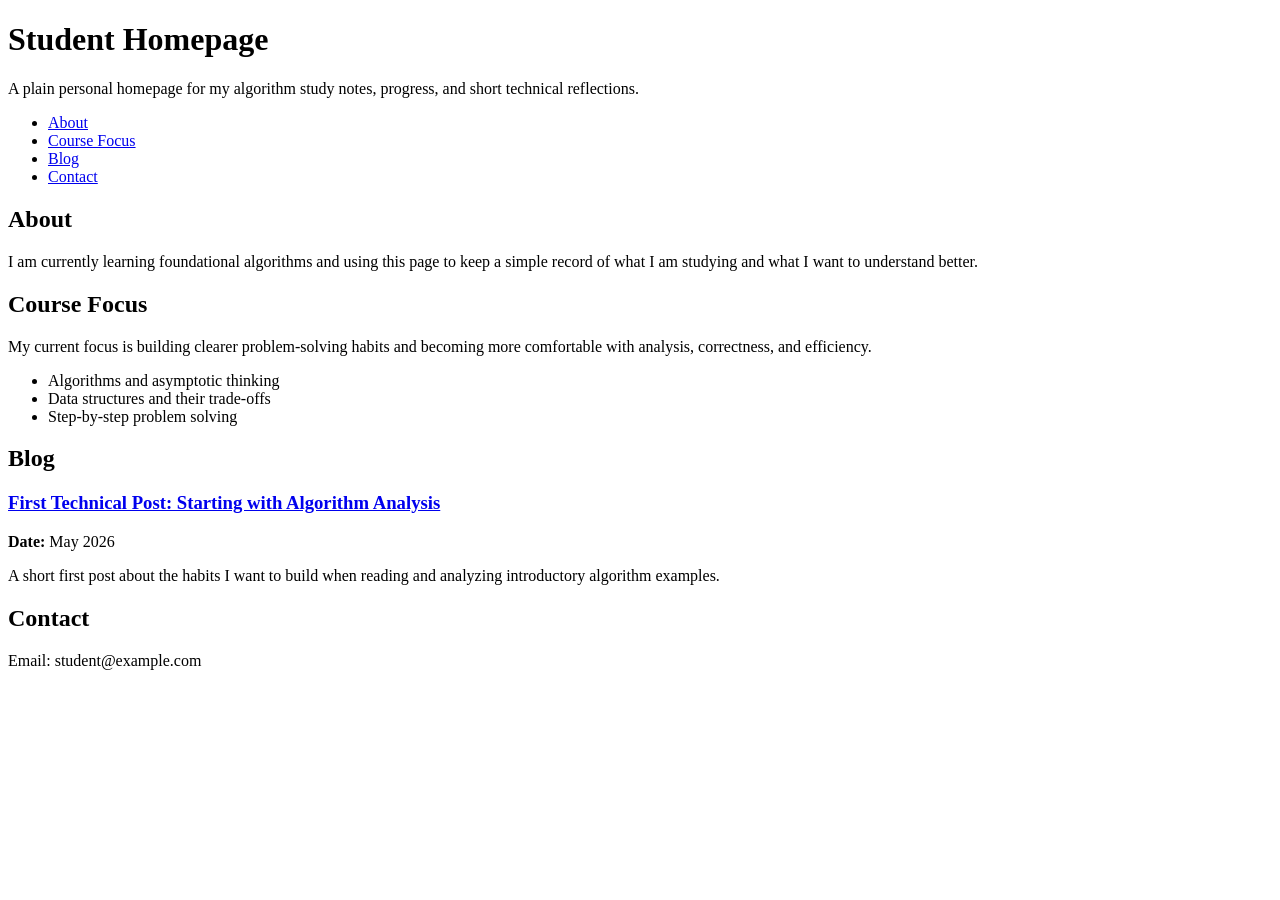
==== index.html @ fbfce8a1 "Publish homepage" ====
<!DOCTYPE html>
<html lang="en">
<head>
  <meta charset="UTF-8">
  <meta name="viewport" content="width=device-width, initial-scale=1.0">
  <title>Student Homepage</title>
  <link rel="stylesheet" href="styles.css">
</head>
<body>
  <header>
    <h1>Student Homepage</h1>
    <p>A plain personal homepage for my algorithm study notes, progress, and short technical reflections.</p>
    <nav aria-label="Primary">
      <ul>
        <li><a href="#about">About</a></li>
        <li><a href="#course">Course Focus</a></li>
        <li><a href="#blog">Blog</a></li>
        <li><a href="#contact">Contact</a></li>
      </ul>
    </nav>
  </header>

  <main>
    <section id="about">
      <h2>About</h2>
      <p>I am currently learning foundational algorithms and using this page to keep a simple record of what I am studying and what I want to understand better.</p>
    </section>

    <section id="course">
      <h2>Course Focus</h2>
      <p>My current focus is building clearer problem-solving habits and becoming more comfortable with analysis, correctness, and efficiency.</p>
      <ul>
        <li>Algorithms and asymptotic thinking</li>
        <li>Data structures and their trade-offs</li>
        <li>Step-by-step problem solving</li>
      </ul>
    </section>

    <section id="blog">
      <h2>Blog</h2>
      <article>
        <h3><a href="blog/first-post.html">First Technical Post: Starting with Algorithm Analysis</a></h3>
        <p><strong>Date:</strong> May 2026</p>
        <p>A short first post about the habits I want to build when reading and analyzing introductory algorithm examples.</p>
      </article>
    </section>
  </main>

  <footer id="contact">
    <h2>Contact</h2>
    <p>Email: student@example.com</p>
  </footer>
</body>
</html>
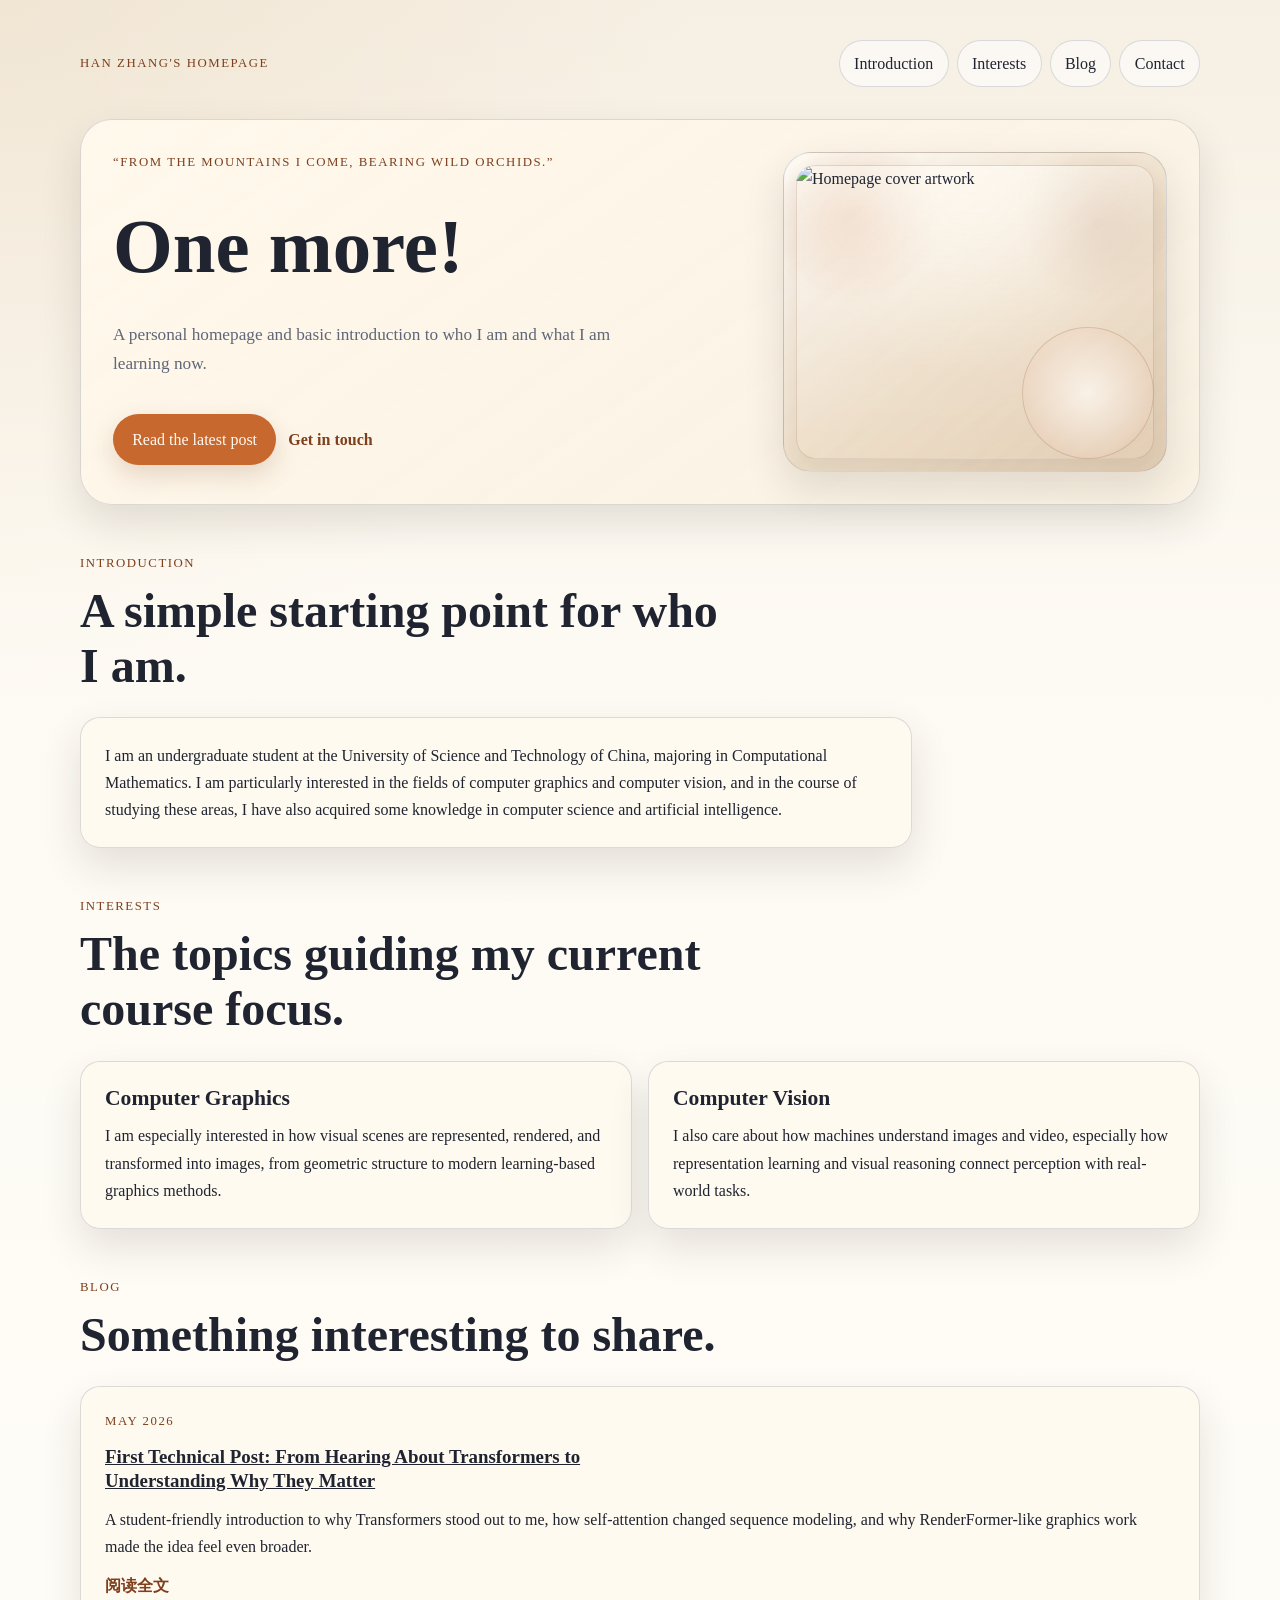
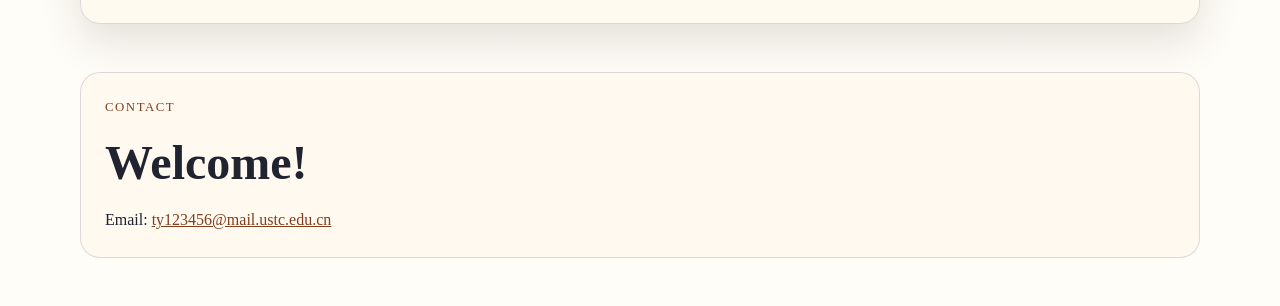
==== commit 95cbf341: "Publish personal homepage" ====
--- a/index.html
+++ b/index.html
@@ -3,52 +3,93 @@
 <head>
   <meta charset="UTF-8">
   <meta name="viewport" content="width=device-width, initial-scale=1.0">
-  <title>Student Homepage</title>
+  <title>My Homepage</title>
+  <link rel="icon" href="data:,">
   <link rel="stylesheet" href="styles.css">
 </head>
 <body>
-  <header>
-    <h1>Student Homepage</h1>
-    <p>A plain personal homepage for my algorithm study notes, progress, and short technical reflections.</p>
-    <nav aria-label="Primary">
-      <ul>
-        <li><a href="#about">About</a></li>
-        <li><a href="#course">Course Focus</a></li>
-        <li><a href="#blog">Blog</a></li>
-        <li><a href="#contact">Contact</a></li>
-      </ul>
-    </nav>
-  </header>
+  <div class="page-shell">
+    <header class="site-header">
+      <div class="header-bar">
+        <div>
+          <p class="eyebrow">Han Zhang's homepage</p>
+        </div>
+        <nav aria-label="Primary">
+          <ul class="nav-list">
+            <li><a href="#introduction">Introduction</a></li>
+            <li><a href="#interests">Interests</a></li>
+            <li><a href="#blog">Blog</a></li>
+            <li><a href="#contact">Contact</a></li>
+          </ul>
+        </nav>
+      </div>
 
-  <main>
-    <section id="about">
-      <h2>About</h2>
-      <p>I am currently learning foundational algorithms and using this page to keep a simple record of what I am studying and what I want to understand better.</p>
-    </section>
+      <section class="hero" aria-labelledby="hero-title">
+        <div class="hero-copy">
+          <p class="hero-kicker">“From the mountains I come, bearing wild orchids.”</p>
+          <h1 id="hero-title">One more!</h1>
+          <p class="hero-subtitle">A personal homepage and basic introduction to who I am and what I am learning now.</p>
+          <div class="hero-actions">
+            <a class="button-link" href="#blog">Read the latest post</a>
+            <a class="text-link" href="#contact">Get in touch</a>
+          </div>
+        </div>
 
-    <section id="course">
-      <h2>Course Focus</h2>
-      <p>My current focus is building clearer problem-solving habits and becoming more comfortable with analysis, correctness, and efficiency.</p>
-      <ul>
-        <li>Algorithms and asymptotic thinking</li>
-        <li>Data structures and their trade-offs</li>
-        <li>Step-by-step problem solving</li>
-      </ul>
-    </section>
+        <div class="hero-visuals">
+          <div class="hero-image-slot">
+            <img src="figures/cover.jpeg" alt="Homepage cover artwork" class="hero-image">
+          </div>
+        </div>
+      </section>
+    </header>
 
-    <section id="blog">
-      <h2>Blog</h2>
-      <article>
-        <h3><a href="blog/first-post.html">First Technical Post: Starting with Algorithm Analysis</a></h3>
-        <p><strong>Date:</strong> May 2026</p>
-        <p>A short first post about the habits I want to build when reading and analyzing introductory algorithm examples.</p>
-      </article>
-    </section>
-  </main>
+    <main>
+      <section class="content-section intro-section" id="introduction" aria-labelledby="introduction-title">
+        <div class="section-heading">
+          <p class="section-label">Introduction</p>
+          <h2 id="introduction-title">A simple starting point for who I am.</h2>
+        </div>
+        <div class="section-card">
+          <p>I am an undergraduate student at the University of Science and Technology of China, majoring in Computational Mathematics. I am particularly interested in the fields of computer graphics and computer vision, and in the course of studying these areas, I have also acquired some knowledge in computer science and artificial intelligence.</p>
+        </div>
+      </section>
 
-  <footer id="contact">
-    <h2>Contact</h2>
-    <p>Email: student@example.com</p>
-  </footer>
+      <section class="content-section" id="interests" aria-labelledby="interests-title">
+        <div class="section-heading">
+          <p class="section-label">Interests</p>
+          <h2 id="interests-title">The topics guiding my current course focus.</h2>
+        </div>
+        <div class="interest-grid">
+          <article class="section-card interest-card">
+            <h3>Computer Graphics</h3>
+            <p>I am especially interested in how visual scenes are represented, rendered, and transformed into images, from geometric structure to modern learning-based graphics methods.</p>
+          </article>
+          <article class="section-card interest-card">
+            <h3>Computer Vision</h3>
+            <p>I also care about how machines understand images and video, especially how representation learning and visual reasoning connect perception with real-world tasks.</p>
+          </article>
+        </div>
+      </section>
+
+      <section class="content-section" id="blog" aria-labelledby="blog-title">
+        <div class="section-heading">
+          <p class="section-label">Blog</p>
+          <h2 id="blog-title">Something interesting to share.</h2>
+        </div>
+        <article class="blog-card">
+          <p class="post-meta">May 2026</p>
+          <h3><a href="blog/first-post.html">First Technical Post: From Hearing About Transformers to Understanding Why They Matter</a></h3>
+          <p>A student-friendly introduction to why Transformers stood out to me, how self-attention changed sequence modeling, and why RenderFormer-like graphics work made the idea feel even broader.</p>
+          <p><a class="text-link" href="blog/first-post.html">阅读全文</a></p>
+        </article>
+      </section>
+    </main>
+
+    <footer class="site-footer" id="contact">
+      <p class="section-label">Contact</p>
+      <h2>Welcome!</h2>
+      <p>Email: <a href="mailto:ty123456@mail.ustc.edu.cn">ty123456@mail.ustc.edu.cn</a></p>
+    </footer>
+  </div>
 </body>
 </html>
--- a/styles.css
+++ b/styles.css
@@ -0,0 +1,576 @@
+:root {
+  --color-ink: #1f2430;
+  --color-muted: #5f6778;
+  --color-surface: #fffdf8;
+  --color-panel: rgba(255, 250, 240, 0.88);
+  --color-panel-strong: #fff8eb;
+  --color-line: rgba(61, 74, 104, 0.18);
+  --color-accent: #c7682f;
+  --color-accent-deep: #7f3f1d;
+  --color-shadow: rgba(39, 32, 22, 0.12);
+  --space-1: 0.25rem;
+  --space-2: 0.5rem;
+  --space-3: 0.75rem;
+  --space-4: 1rem;
+  --space-5: 1.5rem;
+  --space-6: 2rem;
+  --space-7: 3rem;
+  --space-8: 4rem;
+  --radius-sm: 0.75rem;
+  --radius-md: 1.25rem;
+  --radius-lg: 2rem;
+  --shadow-soft: 0 18px 40px var(--color-shadow);
+  --shadow-hover: 0 22px 48px rgba(39, 32, 22, 0.18);
+  --max-width: 72rem;
+  --motion-duration: 240ms;
+  --motion-duration-slow: 680ms;
+  --motion-ease: cubic-bezier(0.22, 1, 0.36, 1);
+}
+
+* {
+  box-sizing: border-box;
+}
+
+html {
+  scroll-behavior: smooth;
+}
+
+body {
+  margin: 0;
+  font-family: Georgia, "Times New Roman", serif;
+  line-height: 1.7;
+  color: var(--color-ink);
+  background:
+    radial-gradient(circle at top left, rgba(219, 188, 144, 0.18), transparent 30%),
+    linear-gradient(180deg, #f6efe3 0%, #fdfaf3 32%, #fffdf8 100%);
+}
+
+.page-shell,
+header,
+main,
+footer {
+  width: min(calc(100% - (2 * var(--space-4))), var(--max-width));
+  margin: 0 auto;
+}
+
+.page-shell {
+  padding: var(--space-5) 0 var(--space-7);
+}
+
+.site-header,
+main,
+.site-footer,
+header,
+footer {
+  position: relative;
+}
+
+.header-bar {
+  display: flex;
+  justify-content: space-between;
+  align-items: center;
+  gap: var(--space-4);
+  padding: var(--space-4) 0 var(--space-6);
+}
+
+.eyebrow,
+.section-label,
+.hero-kicker,
+.post-meta {
+  margin: 0;
+  letter-spacing: 0.12em;
+  text-transform: uppercase;
+  font-size: 0.8rem;
+  color: var(--color-accent-deep);
+}
+
+.nav-list {
+  display: flex;
+  flex-wrap: wrap;
+  justify-content: flex-end;
+  gap: var(--space-2);
+  list-style: none;
+  padding: 0;
+  margin: 0;
+}
+
+a {
+  color: var(--color-accent-deep);
+}
+
+.nav-list a,
+.text-link,
+.button-link {
+  text-decoration: none;
+}
+
+.nav-list a {
+  display: inline-flex;
+  padding: 0.55rem 0.9rem;
+  border: 1px solid var(--color-line);
+  border-radius: 999px;
+  color: var(--color-ink);
+  background: rgba(255, 255, 255, 0.55);
+  transition:
+    transform var(--motion-duration) var(--motion-ease),
+    box-shadow var(--motion-duration) var(--motion-ease),
+    opacity var(--motion-duration) var(--motion-ease),
+    background-color var(--motion-duration) var(--motion-ease);
+}
+
+.hero {
+  display: grid;
+  grid-template-columns: minmax(0, 1.2fr) minmax(18rem, 0.95fr);
+  gap: var(--space-6);
+  padding: var(--space-6);
+  border: 1px solid var(--color-line);
+  border-radius: var(--radius-lg);
+  background:
+    linear-gradient(145deg, rgba(255, 248, 235, 0.96), rgba(249, 240, 224, 0.9)),
+    rgba(255, 255, 255, 0.72);
+  box-shadow: var(--shadow-soft);
+  animation: fade-slide-up var(--motion-duration-slow) var(--motion-ease) both;
+}
+
+.hero-copy,
+.hero-visuals,
+.content-section,
+.site-footer {
+  display: grid;
+  gap: var(--space-4);
+}
+
+h1,
+h2,
+h3 {
+  line-height: 1.15;
+  margin: 0;
+}
+
+h1 {
+  font-size: clamp(2.8rem, 6vw, 5.2rem);
+  max-width: 10ch;
+}
+
+h2 {
+  font-size: clamp(1.9rem, 4vw, 3rem);
+}
+
+h3 {
+  font-size: 1.35rem;
+}
+
+p,
+ul {
+  margin: 0;
+}
+
+.hero-summary {
+  max-width: 38rem;
+  font-size: 1.1rem;
+  color: var(--color-muted);
+}
+
+.hero-subtitle {
+  max-width: 32rem;
+  font-size: 1.08rem;
+  color: var(--color-muted);
+}
+
+
+.hero-actions {
+  display: flex;
+  flex-wrap: wrap;
+  gap: var(--space-3);
+  align-items: center;
+}
+
+.button-link,
+.text-link {
+  color: var(--color-accent-deep);
+}
+
+.button-link {
+  display: inline-flex;
+  align-items: center;
+  justify-content: center;
+  min-height: 2.8rem;
+  padding: 0.75rem 1.2rem;
+  border-radius: 999px;
+  background: var(--color-accent);
+  color: #fff9f1;
+  box-shadow: 0 10px 24px rgba(127, 63, 29, 0.18);
+  transition:
+    transform var(--motion-duration) var(--motion-ease),
+    box-shadow var(--motion-duration) var(--motion-ease),
+    opacity var(--motion-duration) var(--motion-ease);
+}
+
+.text-link {
+  font-weight: 700;
+  transition:
+    transform var(--motion-duration) var(--motion-ease),
+    opacity var(--motion-duration) var(--motion-ease);
+}
+
+.image-placeholder,
+.section-card,
+article,
+.hero-image-slot {
+  border: 1px solid var(--color-line);
+  border-radius: var(--radius-md);
+  background: var(--color-panel);
+  box-shadow: var(--shadow-soft);
+}
+
+.image-placeholder,
+.section-card,
+.blog-card,
+.hero-image-slot {
+  transition:
+    transform var(--motion-duration) var(--motion-ease),
+    box-shadow var(--motion-duration) var(--motion-ease);
+}
+
+.image-placeholder {
+  display: grid;
+  align-content: center;
+  gap: var(--space-2);
+  min-height: 12rem;
+  padding: var(--space-5);
+  border-style: dashed;
+  color: var(--color-muted);
+  background:
+    linear-gradient(180deg, rgba(255, 255, 255, 0.45), rgba(241, 224, 200, 0.58)),
+     repeating-linear-gradient(-45deg, rgba(199, 104, 47, 0.08) 0, rgba(199, 104, 47, 0.08) 10px, transparent 10px, transparent 20px);
+}
+
+.hero-visuals {
+  align-content: stretch;
+}
+
+.hero-image-slot {
+  justify-self: end;
+  display: grid;
+  align-items: stretch;
+  width: min(100%, 24rem);
+  min-height: 20rem;
+  padding: var(--space-3);
+  background:
+    radial-gradient(circle at 18% 20%, rgba(199, 104, 47, 0.24), transparent 22%),
+    radial-gradient(circle at 82% 22%, rgba(127, 63, 29, 0.16), transparent 20%),
+    linear-gradient(145deg, rgba(255, 254, 250, 0.94), rgba(236, 220, 198, 0.9) 55%, rgba(225, 204, 178, 0.96)),
+    repeating-linear-gradient(-45deg, rgba(127, 63, 29, 0.05) 0, rgba(127, 63, 29, 0.05) 10px, transparent 10px, transparent 20px);
+  position: relative;
+  overflow: hidden;
+  border-radius: calc(var(--radius-lg) - 0.25rem);
+}
+
+.hero-image-slot::before {
+  content: "";
+  position: absolute;
+  inset: var(--space-3);
+  border-radius: var(--radius-md);
+  pointer-events: none;
+  border: 1px solid rgba(127, 63, 29, 0.16);
+  background:
+    linear-gradient(180deg, rgba(255, 255, 255, 0.18), rgba(255, 255, 255, 0)),
+    radial-gradient(circle at top, rgba(255, 249, 239, 0.78), transparent 60%);
+}
+
+.hero-image-slot::after {
+  content: "";
+  position: absolute;
+  inset: auto var(--space-3) var(--space-3) auto;
+  width: 34%;
+  aspect-ratio: 1;
+  border-radius: 50%;
+  pointer-events: none;
+  border: 1px solid rgba(127, 63, 29, 0.18);
+  background: radial-gradient(circle, rgba(255, 252, 247, 0.72), rgba(199, 104, 47, 0.12));
+  filter: blur(0.2px);
+}
+
+.hero-image {
+  position: relative;
+  z-index: 1;
+  width: 100%;
+  height: 100%;
+  min-height: 100%;
+  border-radius: var(--radius-md);
+  object-fit: cover;
+  display: block;
+  box-shadow: 0 12px 24px rgba(39, 32, 22, 0.08);
+}
+
+main {
+  display: grid;
+  gap: var(--space-7);
+  padding: var(--space-7) 0;
+}
+
+.content-section {
+  gap: var(--space-5);
+  animation: fade-slide-up var(--motion-duration-slow) var(--motion-ease) both;
+}
+
+.content-section:nth-of-type(1) {
+  animation-delay: 90ms;
+}
+
+.content-section:nth-of-type(2) {
+  animation-delay: 180ms;
+}
+
+.content-section:nth-of-type(3) {
+  animation-delay: 270ms;
+}
+
+.section-heading {
+  display: grid;
+  gap: var(--space-2);
+  max-width: 40rem;
+}
+
+.section-card,
+article {
+  padding: var(--space-5);
+}
+
+.intro-section .section-card {
+  max-width: 52rem;
+}
+
+.interest-grid {
+  display: grid;
+  grid-template-columns: repeat(2, minmax(0, 1fr));
+  gap: var(--space-4);
+}
+
+.interest-card,
+.blog-card {
+  display: grid;
+  gap: var(--space-3);
+}
+
+.note-card {
+  background: var(--color-panel-strong);
+}
+
+.blog-card h3 a {
+  color: var(--color-ink);
+}
+
+.blog-card h3 {
+  font-size: clamp(1.02rem, 1.6vw, 1.18rem);
+  line-height: 1.3;
+  font-weight: 600;
+  max-width: 31rem;
+}
+
+.post-header {
+  display: grid;
+  gap: var(--space-3);
+  padding: var(--space-5) 0 var(--space-6);
+}
+
+.post-title {
+  font-size: clamp(1.95rem, 3.6vw, 2.85rem);
+  max-width: 19ch;
+  line-height: 1.12;
+}
+
+.post-header + main article > * + * {
+  margin-top: var(--space-4);
+}
+
+.post-header + main article ul {
+  padding-left: 1.4rem;
+}
+
+.post-header + main article li + li {
+  margin-top: var(--space-2);
+}
+
+article h2 {
+  margin-top: var(--space-6);
+  margin-bottom: var(--space-3);
+  padding-left: var(--space-3);
+  border-left: 0.2rem solid rgba(127, 63, 29, 0.72);
+  font-size: clamp(1.45rem, 2.4vw, 1.95rem);
+  line-height: 1.2;
+  color: var(--color-accent-deep);
+  letter-spacing: 0.01em;
+}
+
+article p + h2,
+article ul + h2 {
+  margin-top: var(--space-7);
+}
+
+.math-block {
+  margin: var(--space-4) 0;
+  padding: var(--space-4) var(--space-5);
+  border: 1px solid rgba(127, 63, 29, 0.14);
+  border-radius: var(--radius-md);
+  background: linear-gradient(180deg, rgba(255, 252, 247, 0.96), rgba(246, 236, 221, 0.9));
+  box-shadow: 0 10px 24px rgba(39, 32, 22, 0.06);
+  overflow-x: auto;
+  text-align: center;
+}
+
+.math-block mjx-container {
+  margin: 0;
+}
+
+.site-footer,
+footer {
+  padding: var(--space-5);
+  border: 1px solid var(--color-line);
+  border-radius: var(--radius-md);
+  background: rgba(255, 249, 239, 0.94);
+}
+
+.site-footer {
+  animation: fade-slide-up var(--motion-duration-slow) var(--motion-ease) both;
+  animation-delay: 360ms;
+}
+
+.footer-note {
+  color: var(--color-muted);
+}
+
+a:hover,
+a:focus-visible,
+.button-link:hover,
+.button-link:focus-visible,
+.nav-list a:hover,
+.nav-list a:focus-visible,
+.text-link:hover,
+.text-link:focus-visible {
+  opacity: 0.86;
+}
+
+.nav-list a:hover,
+.nav-list a:focus-visible,
+.button-link:hover,
+.button-link:focus-visible {
+  transform: translateY(-2px);
+  box-shadow: 0 14px 28px rgba(127, 63, 29, 0.14);
+}
+
+.text-link:hover,
+.text-link:focus-visible {
+  transform: translateY(-1px);
+}
+
+.section-card:hover,
+.section-card:focus-within,
+.blog-card:hover,
+.blog-card:focus-within,
+.image-placeholder:hover {
+  transform: translateY(-4px);
+  box-shadow: var(--shadow-hover);
+}
+
+a:focus-visible,
+.button-link:focus-visible,
+.nav-list a:focus-visible,
+.text-link:focus-visible {
+  outline: 2px solid var(--color-accent);
+  outline-offset: 3px;
+}
+
+@keyframes fade-slide-up {
+  from {
+    opacity: 0;
+    transform: translateY(18px);
+  }
+
+  to {
+    opacity: 1;
+    transform: translateY(0);
+  }
+}
+
+@media (prefers-reduced-motion: reduce) {
+  html {
+    scroll-behavior: auto;
+  }
+
+  .hero,
+  .content-section,
+  .site-footer {
+    animation: none;
+  }
+
+  .nav-list a,
+  .button-link,
+  .text-link,
+  .image-placeholder,
+  .section-card,
+  .blog-card {
+    transition: none;
+  }
+
+  .nav-list a:hover,
+  .nav-list a:focus-visible,
+  .button-link:hover,
+  .button-link:focus-visible,
+  .text-link:hover,
+  .text-link:focus-visible,
+  .section-card:hover,
+  .section-card:focus-within,
+  .blog-card:hover,
+  .blog-card:focus-within,
+  .image-placeholder:hover {
+    transform: none;
+    box-shadow: var(--shadow-soft);
+  }
+}
+
+@media (max-width: 56rem) {
+  .hero,
+  .interest-grid {
+    grid-template-columns: 1fr;
+  }
+
+  .header-bar {
+    flex-direction: column;
+    align-items: flex-start;
+  }
+
+  .nav-list {
+    justify-content: flex-start;
+  }
+
+  .hero-image-slot {
+    justify-self: start;
+    width: 100%;
+  }
+}
+
+@media (max-width: 36rem) {
+  .page-shell,
+  header,
+  main,
+  footer {
+    width: min(calc(100% - (2 * var(--space-3))), var(--max-width));
+  }
+
+  .hero,
+  .section-card,
+  article,
+  .site-footer,
+  footer {
+    padding: var(--space-4);
+  }
+
+  h1 {
+    max-width: none;
+  }
+
+  .hero-actions {
+    align-items: stretch;
+  }
+}
